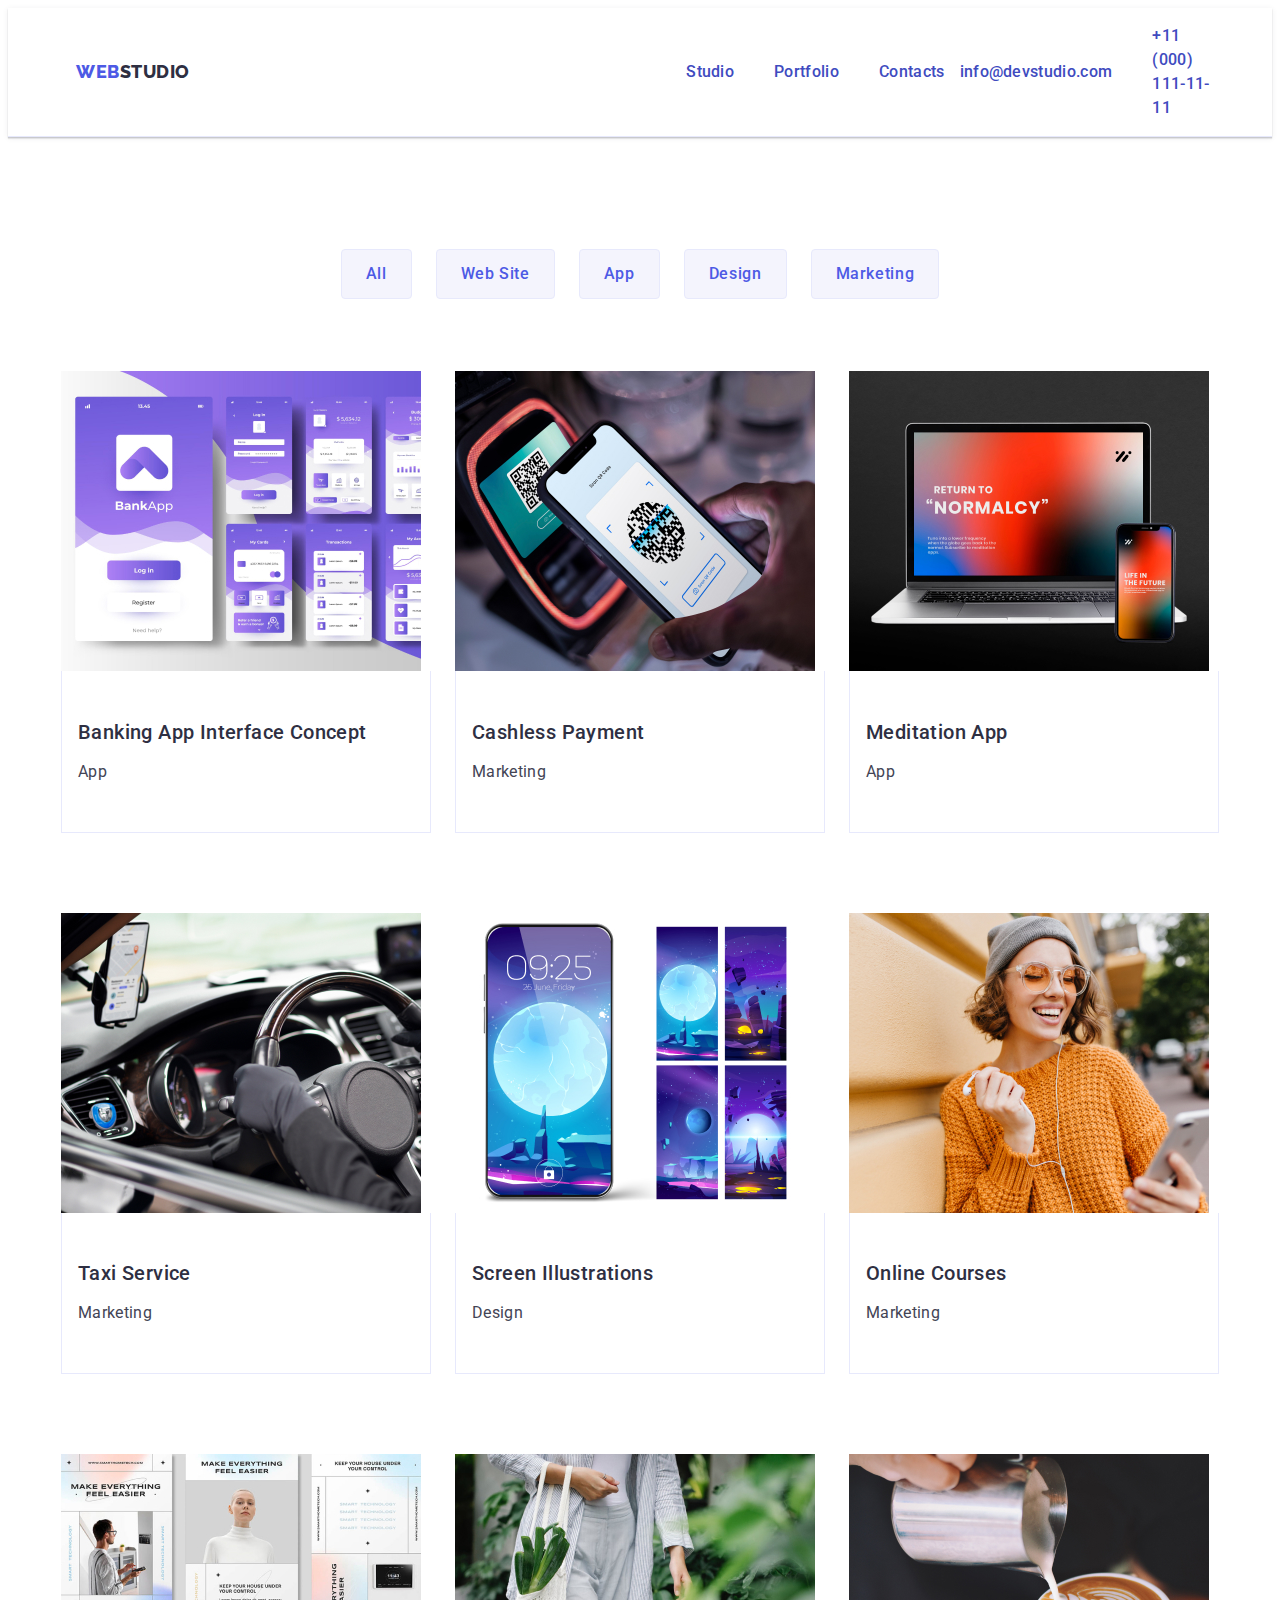
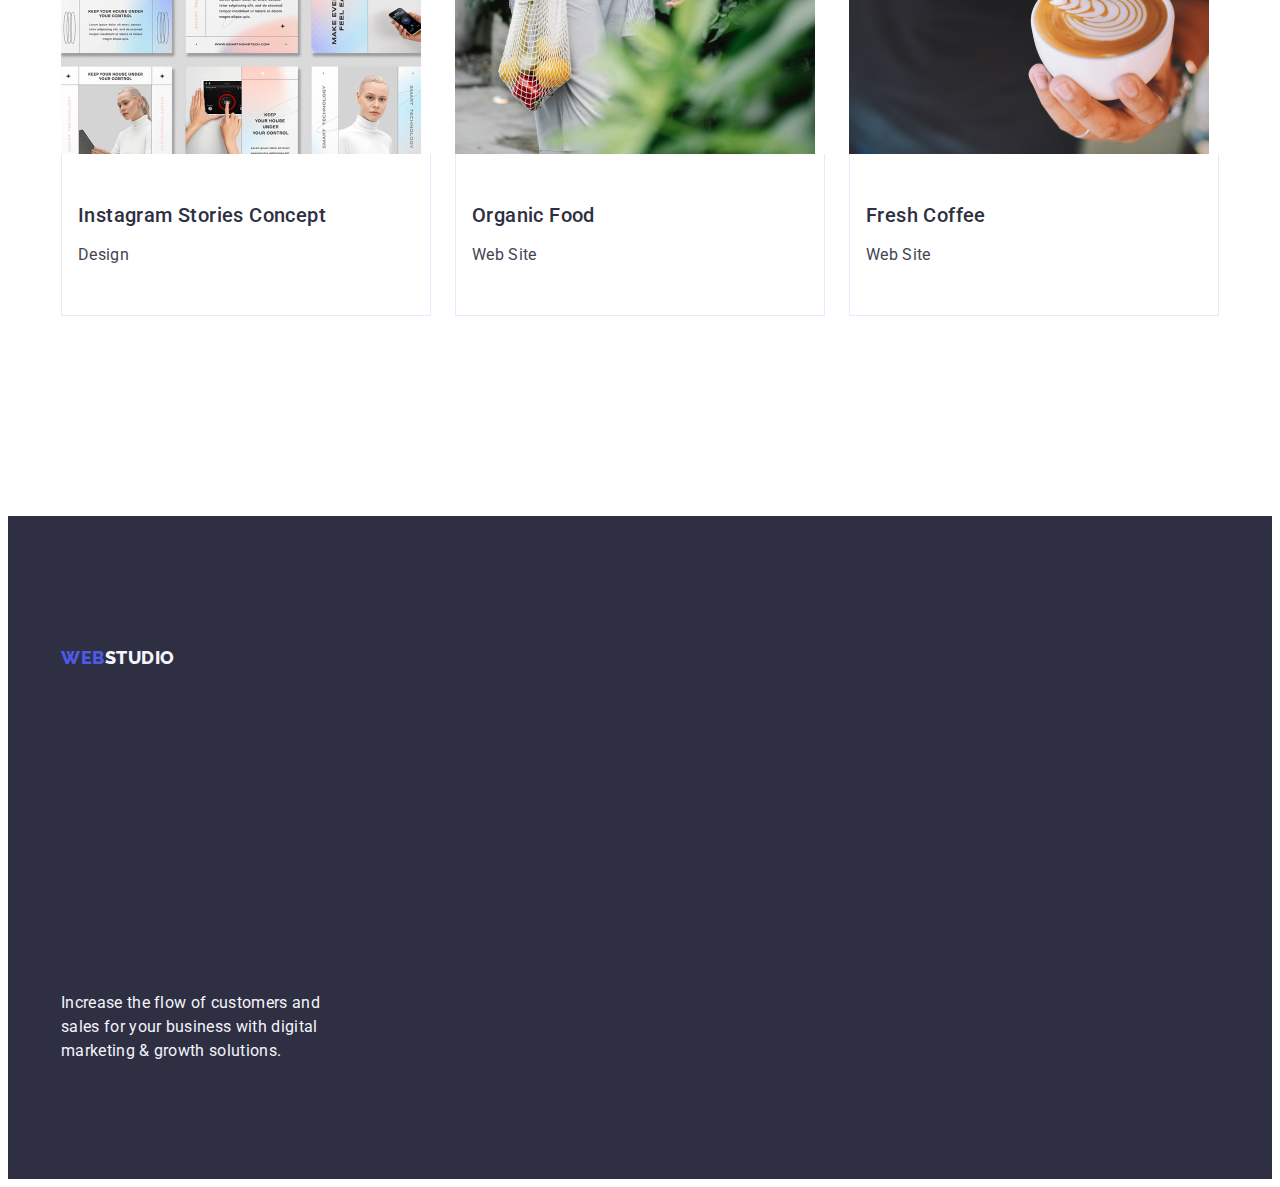
==== portfolio.html @ 322ae176 "Initial commit" ====
<!DOCTYPE html>
<html lang="en">
<head>
    <link
      rel="stylesheet"
      href="https://cdnjs.cloudflare.com/ajax/libs/modern-normalize/2.0.0/modern-normalize.min.css"
      integrity="sha512-4xo8blKMVCiXpTaLzQSLSw3KFOVPWhm/TRtuPVc4WG6kUgjH6J03IBuG7JZPkcWMxJ5huwaBpOpnwYElP/m6wg=="
      crossorigin="anonymous"
      referrerpolicy="no-referrer"
    />
    <meta charset="UTF-8">
    <meta name="viewport" content="width=device-width, initial-scale=1.0">
    <link rel="preconnect" href="https://fonts.googleapis.com">
    <link rel="preconnect" href="https://fonts.gstatic.com">
    <link href="https://fonts.googleapis.com/css2?family=Raleway:wght@800&amp;family=Roboto:wght@400;500;700;900&amp;display=swap" rel="stylesheet">
    <link rel="stylesheet" href="./css/styles.css">
    <title>Portfolio</title>
</head>
<body class="body">
    <!--Header Section-->
    <header class="header">
      <div class="container flex">
        <nav class="nav-bar-container link flex ">
          <a class="logo link" href="./index.html">Web<span class="span-logo-header">Studio</span>
          </a>
          <ul class="list flex">
            <li><a href="./index.html" class="nav-list-item link first-menu-item">Studio</a></li>
            <li ><a href="./portfolio.html" class="nav-list-item link first-menu-item">Portfolio</a></li>
            <li><a href="" class="nav-list-item link first-menu-item">Contacts</a></li>
          </ul>
        </nav>
        
          <address class="address-class">
            <ul class="list flex">
              <li><a href="mailto:info@devstudio.com" class="address-list link first-menu-item">info@devstudio.com</a></li>
              <li><a href="tel:+110001111111" class="address-list link first-menu-item">+11 (000) 111-11-11</a></li>
            </ul> 
          </address>
      </div>
    </header>

    <main>
        <section class="projects-portfolio ">
            <div class="container">
                    <h1 class="visually-hidden">Hidden Title</h1>
                <ul class="list flex-list">
                    <li><button type="button" class="button-portfolio">All</button></li>
                    <li><button type="button" class="button-portfolio">Web Site</button></li>
                    <li><button type="button" class="button-portfolio">App</button></li>
                    <li><button type="button" class="button-portfolio">Design</button></li>
                    <li><button type="button" class="button-portfolio">Marketing</button></li>
                </ul>
            
           
                <ul class="biglist list flex-list">
                    <li class="portfolio-biglist li-element">
                        <a class="elementofbiglist project-link link" href="">
                          <div class="div-image-biglist">
                            <img class="project-image" src="./images/bankingapp1.jpg" alt="bankingapp" width="360">
                            <p class="div-p-biglist">14 Stylish and User-Friendly App Design Concepts · Task Manager App · Calorie Tracker App · Exotic Fruit Ecommerce App · Cloud Storage App</p>
                          </div>
                            <div class="project-container">
                            <h2 class="portfolio-header">Banking App Interface Concept</h2>
                            <p class="portfolio-description">App</p>
                            </div>
                        </a>
                    </li>
    
                    <li class="portfolio-biglist li-element">
                        <a class="elementofbiglist project-link link" href="">
                          <div class="div-image-biglist">
                            <img class="project-image"  src="./images/cashlesspayment2.jpg" alt="cashlesspayment" width="360">
                            <p class="div-p-biglist">14 Stylish and User-Friendly App Design Concepts · Task Manager App · Calorie Tracker App · Exotic Fruit Ecommerce App · Cloud Storage App</p>
                          </div>  
                          
                            <div class="project-container">
                                <h2 class="portfolio-header">Cashless Payment</h2>
                                <p class="portfolio-description">Marketing</p>
                            </div>
                        </a>
                    </li>
                    
                    <li class="portfolio-biglist li-element">
                        <a class="elementofbiglist project-link link" href="">
                          <div class="div-image-biglist">
                            <img class="project-image" src="./images/meditationapp3.jpg" alt="meditationapp" width="360">
                              <p class="div-p-biglist">14 Stylish and User-Friendly App Design Concepts · Task Manager App · Calorie Tracker App · Exotic Fruit Ecommerce App · Cloud Storage App</p>
                          </div>  
                          
                            <div class="project-container">                               
                                <h2 class="portfolio-header">Meditation App</h2>
                                <p class="portfolio-description">App</p>
                            </div>
                        </a>
                    </li>
    
                    <li  class="portfolio-biglist li-element">
                        <a class="elementofbiglist project-link link" href="">
                          <div class="div-image-biglist">
                            <img class="portfolio-image project-image" src="./images/taxiservice4.jpg" alt="taxiservice" width="360">
                            <p class="div-p-biglist">14 Stylish and User-Friendly App Design Concepts · Task Manager App · Calorie Tracker App · Exotic Fruit Ecommerce App · Cloud Storage App</p>
                          </div>  
                          
                            <div class="project-container">                                
                                <h2 class="portfolio-header">Taxi Service</h2>
                                <p class="portfolio-description">Marketing</p>
                            </div> 
                        </a>
                    </li>
    
                    <li class="portfolio-biglist li-element">
                        <a class="elementofbiglist project-link link" href="">
                          <div class="div-image-biglist">
                            <img class="portfolio-image project-image" src="./images/screenillustrations5.jpg" alt="screenillustrations" width="360">
                            <p class="div-p-biglist">14 Stylish and User-Friendly App Design Concepts · Task Manager App · Calorie Tracker App · Exotic Fruit Ecommerce App · Cloud Storage App</p>
                          </div>  
                          
                            <div class="project-container">                                
                                <h2 class="portfolio-header">Screen Illustrations</h2>
                                <p class="portfolio-description">Design</p>
                            </div>
                            
                        </a>
                    </li>
    
                    <li class="portfolio-biglist li-element">
                        <a class="elementofbiglist project-link link" href="">
                          <div class="div-image-biglist">
                            <img class="portfolio-image project-image" src="./images/onlinecourses6.jpg" alt="onlinecourses" width="360">
                            <p class="div-p-biglist">14 Stylish and User-Friendly App Design Concepts · Task Manager App · Calorie Tracker App · Exotic Fruit Ecommerce App · Cloud Storage App</p>
                          </div>  
                          
                            <div class="project-container">                                
                                <h2 class="portfolio-header">Online Courses</h2>
                                <p class="portfolio-description">Marketing</p>
                            </div>
                        </a>
                    </li>
    
                    <li class="portfolio-biglist li-element">
                        <a class="elementofbiglist project-link link" href="">
                          <div class="div-image-biglist">
                            <img class="portfolio-image project-image" src="./images/igsconcept7.jpg" alt="igsconcept" width="360">
                            <p class="div-p-biglist">14 Stylish and User-Friendly App Design Concepts · Task Manager App · Calorie Tracker App · Exotic Fruit Ecommerce App · Cloud Storage App</p>
                          </div>  
                          
                            <div class="project-container">                                
                            <h2 class="portfolio-header">Instagram Stories Concept</h2>
                            <p class="portfolio-description">Design</p>
                            </div> 
                        </a>
                    </li>
                    
                    <li class="portfolio-biglist li-element">
                        <a class="elementofbiglist project-link link" href="">
                          <div class="div-image-biglist">
                            <img class="portfolio-image project-image" src="./images/organicfood8.jpg" alt="organicfood" width="360">
                            <p class="div-p-biglist">14 Stylish and User-Friendly App Design Concepts · Task Manager App · Calorie Tracker App · Exotic Fruit Ecommerce App · Cloud Storage App</p>
                          </div>  
                          
                            <div class="project-container">                               
                                <h2 class="portfolio-header">Organic Food</h2>
                                <p class="portfolio-description">Web Site</p>
                            </div>
                        </a>
                    </li>
                    
                    <li class="portfolio-biglist li-element">
                        <a class="elementofbiglist project-link link" href="">
                          <div class="div-image-biglist">
                            <img class="portfolio-image project-image" src="./images/freshcoffee9.jpg" alt="freshcoffee" width="360">
                            <p class="div-p-biglist">14 Stylish and User-Friendly App Design Concepts · Task Manager App · Calorie Tracker App · Exotic Fruit Ecommerce App · Cloud Storage App</p>
                          </div>  
                          
                            <div class="project-container">                               
                                <h2 class="portfolio-header">Fresh Coffee</h2>
                                <p class="portfolio-description">Web Site</p>
                            </div>
                        </a>
                    </li> 
                </ul>  
            </div>
                
            </section>        
    </main>
   <!--Footer Section-->
   <footer class="footerstyle">
    <div class="container footercontainer">
    <div class="footerdiv1">
          <a class="footer-logo link" href="./index.html">Web<span class="span-logo-footer">Studio</span></a>
        <p class="footerp">
          Increase the flow of customers and sales for your business with
          digital marketing & growth solutions.
        </p>
    </div>
      
      <div class="container footercontainer">
          <p class="socialmediafooterp">Social media</p>
          <ul class="socialfooterlist list">
            <li class="elementoffooterlist">
              <a class="linkoffooterlist" href="">
                <svg width="24" height="24" class="socialfootericon">
                  <use class="footersocials" href="./images/icons.svg#icon-instagram-2"></use>
                </svg>
              </a>
            </li>
            
            <li class="elementoffooterlist">
              <a class="linkoffooterlist" href="">
                <svg width="24" height="24" class="socialfootericon">
                  <use class="footersocials" href="./images/icons.svg#icon-twitter-1"></use>
                </svg>
              </a>
            </li>

            <li class="elementoffooterlist">
              <a class="linkoffooterlist" href="">
                <svg width="24" height="24" class="socialfootericon">
                  <use class="footersocials" href="./images/icons.svg#icon-facebook-1"></use>
                </svg>
              </a>
            </li>
            
            <li class="elementoffooterlist">
              <a class="linkoffooterlist" href="">
                  <svg width="24" height="24" class="socialfootericon">
                    <use class="footersocials" href="./images/icons.svg#icon-linkedin-1"></use>
                  </svg> 
              </a>
            </li>
            
          </ul>
      </div>
      <div class="form">
        <p class="subscribe-p">Subscribe</p>
        <form class="subscribe-form">
          <label class="subscribe-label">
            <input placeholder="E-mail" name="email" type="email" class="subscribe-inp">
          </label>
            <button class="subscribe-btn" type="submit" value="Submit">Subscribe
              <svg width="24" height="24" class="subscribe-svg">
                <use href="./images/subscribe.svg#subscribe">
                </use>
              </svg>
            </button>

          

        </form>

      </div>


    </div>
    
    
  </footer>

</body>
</html>
---- css/styles.css ----
:root{
    --text-color: #434455;
    --background-color:#FFFFFFFF;
    --dark-blue-var:#2e2f42;
    --blue:#4d5ae5;
    --light-color:#F4F4F4FD;
    --iris:#404bbf;
    --ivory:#F4F4FD;  
}


.body {
font-family:"Roboto", sans-serif;
color: #434455;
background-color:#FFFFFFFF;
}

.header{
    border-bottom: 1px solid #e7e9fc;
    box-shadow: 0px 2px 1px rgba(46, 47, 66, 0.08), 0px 1px 1px rgba(46, 47, 66, 0.16), 0px 1px 6px rgba(46, 47, 66, 0.08);
}


.container{
    width: 1158px;
    margin: 0 auto;
    padding-left: 15px;
    padding-right: 15px;
}



.nav-bar-container{
    color:#2e2f42;
    text-decoration: none;
    width: 1158px;
    margin: 0 auto;
    padding: 0 15px;
    gap: 40px;
    
}

.flex{
display:flex;
justify-content: space-between;
align-items: center;

}



.nav-bar-container:hover{
    color:var(--iris);
    flex-direction: row;
}

.nav-bar-container:focus{
    color:var(--iris);
}

.link{
   text-decoration: none;
}

.logo{
font-family: "Raleway", sans-serif;
color:#4d5ae5;
font-size: 18px;
font-weight: 800;
line-height: 1.17;
letter-spacing: 0.03em;
text-transform:uppercase;
margin-right: 76px;
}

.span-logo-header {
   color:#2e2f42;
}
.list {
    list-style: none;
    text-decoration: none;
    gap: 40px;
    padding: 0%;

    
}

.nav-list-item{
    font-weight: 500;
    font-size:16px;
    line-height: 1.5;
    letter-spacing: 0.02em;
    color: #2e2f42;
    text-decoration: none;
    padding: 24px 0;
}
.nav-list-item:hover {
    color:#404BBF;
}
.nav-list-item:focus{
    color:#404bbf;
}

.address-class{
    font-style: normal;
    text-decoration: none;
    color:var(--text-color);
    display: flex;
    justify-content: space-between;
    align-items: center; 
    flex-direction: row;
   
}

.address-list {
    font-weight: 500;
    font-size: 16px;
    line-height: 1.5;
    letter-spacing: 0.02em;
    color: var(--text-color); 
   }

.address-list:hover {
    color: #404bbf;
}
.address-list:focus {
    color: #404bbf;
}

.first-menu-item{
    position:relative;
    color:#404bbf;
    transition: color 250ms cubic-bezier(0.4, 0, 0.2, 1);
}
.first-menu-item::after{
    content:'';
    position:absolute;
    left:0;
    bottom: -1px;
    height:4px;
    background-color: #404bbf;
    border-radius: 2px;
}


.list-title {
    font-weight: 500;
    font-size: 20px;
    line-height: 1.2;
    letter-spacing: 0.02em;
    color: #2e2f42;  
}

.list-paragraph{
    font-size: 16px;
    line-height: 1.5;
    letter-spacing: 0.02em;
    color:var(--text-color); 
}

.paragraph-four{
    font-size: 16px;
    line-height: 1.5;
    letter-spacing: 0.02em;
    color:var(--text-color);   
}



.nav-link:focus{
    color:#404bbf;
}

.section-style{
    background-color:#2e2f42;
    padding:188px 0;
    background-image: linear-gradient(rgba(46, 47, 66, 0.7), rgba(46, 47, 66, 0.7)), url(../images/peopleoffice.jpg);
    max-width: 1440px;
    background-repeat: no-repeat;
    background-position: center;
    background-size:cover;
}
.section-title{
    font-size:56px;
    line-height: 1.07;
    text-align: center;
    letter-spacing: 0.02em;
    color:#ffffff;
    max-width: 496px;
}
.button-order-service{
    background-color:var(--blue);
    font-family: "Roboto", sans-serif;
    font-weight: 500;
    font-size: 16px;
    line-height: 1.5;
    letter-spacing: 0.04em;
    color: #ffffff;
    cursor: pointer;
    display: block;
    min-width: 169px;
    height: 56px;
    border:none;
    border-radius: 4px;
    transition: background-color 250ms cubic-bezier(0.4, 0, 0.2, 1);
}

.button-order-service:focus{
    background-color:  #404bbf;
}
.button-order-service:hover{
    background-color: #404bbf;
}

.sectiontwo{
    padding: 120px 0;
}



.sectiontwoflexlist{
    display: flex;
    gap: 24px;
}

.firstelementoflist{
    width: 100%; 
    min-width: 264px;
    border-radius: 0px 0px 4px 4px 4px;
}

.picsdiv{
    display: flex;
    align-items: center;
    justify-content: center;
    height: 112px;
    background-color: #f4f4fd;
    border-radius: 4px;
    margin-bottom: 8px;
}

.firsttitleoflist{
    margin-bottom: 8px;
}

.sectionthree{
    padding-bottom: 120px;

}

.section-three-title{
    font-size: 36px;
    line-height: 1.11;
    text-align: center;
    letter-spacing: 0.02em;
    text-transform: capitalize;
    color:#2e2f42;
    margin-bottom: 72px;
}
.sectionthreelist{
    gap: 24px;
}

.elementoflistthree{
    flex-basis: calc((100% - 48px) / 3); 
}

.section-four{
    background-color: #F4F4FD;
    color:var(--text-color);
    padding: 120px 0;
}

.section-four-title{
    margin-bottom: 72px;
}

.sectionfourlist{
    display: flex;
    gap: 24px;
    
}

.element-list-four{
   background-color: #FFFFFFFF;
   width: calc(100% - 72px)/4;
   border-radius: 0px 0px 4px 4px;
   flex-basis: calc((100% - 3 * 24px)/4);
   box-shadow: 0px 1px 6px rgba(46, 47, 66, 0.08), 0px 1px 1px rgba(46, 47, 66, 0.16), 0px 2px 1px rgba(46, 47, 66, 0.08); 
}

.employeediv{
    padding: 32px 0;
}

.sectionfour-listtitle{
    text-align: center;
    margin-bottom: 8px;
}

.social-icon {
    width: 16px;
    height: 16px;
    fill:var(--light-color);
}

.taglisocials{
    width:40px;
    height:40px;
}

.tagasocials{
    width:100%;
    height:100%;
    background-color:#4d5ae5;
    display:flex;
    align-items:center;
    justify-content: center;
    border-radius: 50%;
    transition: background-color 250ms cubic-bezier(0.4, 0, 0.2, 1);
}
.tagasocials:hover{
    background-color: #404bbf;
}
.tagasocials:focus{
    background-color: #404bbf;
}


.sociallist{
    display: flex;
    justify-content: center;
    gap: 24px;
}

.socials{
    justify-content: center;
    display: flex;
   flex-direction: row;
   gap: 24px;
   justify-content: center;
   width: 16px;
   height: 16px;
}

.socialslinkclass {
    width:100%;
    height:100%;
    background-color: var(--blue);
    border-radius: 50%;
    display: flex;
    align-items: center;
    justify-content:center;
    fill:#f4f4fd;
}

.sectionfour-paragraph{
    text-align: center;
}
.sectionfive{
    text-align: center;
}
.sectionfives{
    padding-top: 120px;
    padding-bottom: 120px;
}

.section-five-title{
    font-size: 36px;
    line-height: 1.11;
    color:var(--dark-blue-var);
    margin:0;
    margin-bottom: 72px;
}

.customerlist{
    display:flex;
    gap: 24px;
}

.customerlistitem{
    width: calc((100%-120px)/6);
    height: 88px;
}

.customerlink {
    width:100%;
    height:100%;
    border:1px solid #8e8f99;
    border-radius:4px;
    display:flex;
    align-items:center;
    justify-content:center;
    color:#8e8f99;
    transition: border-color 250ms cubic-bezier(0.4, 0, 0.2, 1), color 250ms cubic-bezier(0.4, 0, 0.2, 1);
}
.customerlink:hover{
    border-color:#404bbf;
    color:#404bbf;
}
.customerlink:focus{
    border-color:#404bbf;
    color:#404bbf;
}

.svg{
    fill:currentColor;
}


.footerstyle{
    background-color: #2e2f42;
    padding: 100px 0;
}

.footer-logo{
font-family: "Raleway", sans-serif;
  font-weight: 800;
  font-size: 18px;
  line-height: 1.17;
  letter-spacing: 0.03em;
  text-transform: uppercase;
  color: #4d5ae5;
  text-decoration: none;
  margin-right: 76px;
  display: inline-block;
  margin-bottom: 16px;
  width: 1440px;
  height: 312px;
  
}

.link {
    text-decoration: none;
}
.span-logo-footer {
    color:#F4F4FD;
}
.footerp {
    line-height: 1.5;
    color:#F4F4FD;
    letter-spacing: 0.02rem;
    max-width: 264px;
    margin-bottom: 16px;
}
.footercontainer{
    display:flex;
    align-items: baseline;
    
}

.footerdiv1{
    margin-right: 120px;
}

.socialmediafooterp{
    font-weight: 500;
    font-size:16px;
    line-height:1.5;
    letter-spacing:0.02rem;
    color:var(--background-color);
    margin:0;
    margin-bottom: 16px;

}

.socialfooterlist{
    display:flex;
    gap:16px;
}

.elementoffooterlist{
    width: 40px;
    height: 40px;
}
.linkoffooterlist{
    width:100%;
    height: 100%;
    background-color: var(--blue);
    border-radius: 50%;
    display:flex;
    align-items: center;
    justify-content: center;
    transition: background-color 250ms cubic-bezier(0.4, 0, 0.2, 1);
}
.linkoffooterlist:hover{
    background-color: #31d0aa;
}
.linkoffooterlist:focus{
 background-color: #31d0aa;
}

.socialfootericon{
    fill:#F4F4FD;
}

.footersocials{
    width:100%;
    height:100%;
    background-color: var(--blue);
    border-radius:50%;
    display:flex;
    align-items: center;
    align-items:center;
}

.socialsicons{
    width:24px;
    height: 24px;
    fill:#f4f4fd;
}

.footersocials:hover{
    background-color: #31d0aa;
}
.footersocials:focus{
    background-color: #31d0aa;
}

.subscribe-p{
    margin-bottom: 16px;
    font-weight: 500;
    font-size: 16px;
    line-height: 1.5;
    letter-spacing: 0.02em;
    color: #ffffff;
}
.subscribe-form{
    display: flex;
    gap: 24px; 
}
.subscribe-label{
    gap: 24px;
}
.subscribe-inp{
    width: 264px;
    height: 40px;
    border: 1px solid #ffffff;
    background-color: transparent;
    font-size: 12px;
    line-height: 1.5;
    letter-spacing: 0.04em;
    padding-left: 16px;
    box-shadow: 0px 4px 4px 0px rgba(0, 0, 0, 0.15);
    border-radius: 4px;
    color: #ffffff; 
}
.subscribe-btn{
    min-width: 165px;
    height: 40px;
    display: flex;
    justify-content: center;
    align-items: center;
    font-family: "Roboto", sans-serif;
    font-size: 16px;
    font-weight: 500;
    line-height: 1.5;
    letter-spacing: 0.04em;
    color: #ffffff;
    cursor: pointer;
    background-color: #4D5AE5;
    border: none;
    border-radius: 4px; 
}
.subscribe-svg{
    margin-left: 16px;

}

.modal-container{
    position: fixed;
    top:0;
    left:0;
    width: 100%;
    height: 100%;
    background-color: rgba(46, 47, 66, 0.4);
    transition: opacity 250ms cubic-bezier(0.4, 0, 0.2, 1), visibility 250ms cubic-bezier(0.4, 0, 0.2, 1);
    padding-top: 72px; 
    padding-right: 24px; 
    padding-bottom: 24px; 
    padding-left: 24px; 
}
.modal-window{
    position:absolute;
    top:50%;
    left:50%;
    transform:translate(-50%, -50%) scale(1);
    width: 408px;
    min-height:584px;
    background: #fcfcfc;
    border-radius: 4px;
    transition: transform 250ms cubic-bezier(0.4,0,0.2,1);
    box-shadow: 0px 1px 1px rgba(0, 0, 0, 0.14), 0px 1px 3px rgba(0, 0, 0, 0.12), 0px 2px 1px rgba(0, 0, 0, 0.2);
    padding: 72px 24px 24px 24px;
}
.modal-button{
    position: absolute;
    top: 24px;
    right:24px;
    width:24px;
    height:24px;
    border-radius: 50%;
    display: flex;
    align-items:center;
    justify-content: center;
    background-color:#e7e9fc;
    border: 1px solid rgba(0, 0, 0, 0.1);
    padding:0;
    cursor:pointer;
    transition: background-color 250ms cubic-bezier(0.4,0,0.2,1), border 250ms cubic-bezier(0.4,0,0.2,1);
}
.modal-button:hover {
    background-color: #404bbf;
    border: none;
}
.modal-button:focus {
    background-color: #404bbf;
    border: none;
    fill: #ffffff;
}

.modal-svg{
    transition: fill 250ms cubic-bezier(0.4, 0, 0.2, 1);
}

.modal-p{
    font-weight: 500;
    font-size: 16px;
    line-height: 1.5;
    text-align: center;
    letter-spacing: 0.02em;
    color: var(--dark-blue-var);
    margin-bottom: 16px;
}
.modal-form{
    margin-bottom: 8px;  
}
.modal-label{
    font-size: 12px;
    line-height: 1.17;
    letter-spacing: 0.04em;
    color: #8e8f99;
    display: block;
    margin-bottom: 4px; 
}

.input-div{
    position: relative;
}
.modal-input{
    width: 100%;
    height: 40px;
    border: 1px solid rgba(46, 47, 66, 0.4);
    border-radius: 4px;
    background-color: transparent;
    padding-left: 38px;
    outline: transparent;
    transition: border-color 250ms cubic-bezier(0.4, 0, 0.2, 1);

}
.modal-input:focus{
    border-color: #4D5AE5;
}
.modal-input:focus~.input-svg{
    fill:#4D5AE5;
}

.input-svg{
    position: absolute;
    left: 16px;
    top: 50%;
    transform: translateY(-50%);
    transition: fill 250ms cubic-bezier(0.4, 0, 0.2, 1);
}
.input-svg:focus{
    fill: #4D5AE5;
}

.modal-comment{
    margin-bottom: 16px;
}
.textarea{
    width: 100%;
    height: 120px;
    font-size: 12px;
    line-height: 1.17;
    letter-spacing: 0.04em;
    color: rgba(46, 47, 66, 0.4);
    border: 1px solid rgba(46, 47, 66, 0.4);
    border-radius: 4px;
    background-color: transparent;
    padding: 8px 16px;
    outline: transparent;
    resize: none;
    transition: border-color 250ms cubic-bezier(0.4,0,0.2,1);
}
.textarea:focus{
    border-color: #4D5AE5;
}
.checkbox-div{
    margin-bottom: 24px;
}
.checkboxinp:checked + .checkbox-label .checkbox-span{
    background-color: var(--iris);
    border: none;
    fill:#F4F4FD;
}

.checkbox-label{
    font-size: 12px;
    line-height: 1.17;
    letter-spacing: 0.04em;
    color: #8e8f99;
    display:block;
}
.checkbox-span{
    width: 16px;
    height: 16px;
    border: 1px solid rgba(46, 47, 66, 0.4);
    border-radius: 2px;
    align-items: center;
    justify-content: center;
    fill: transparent;
    color:#4d5ae5;
    transition: background-color 250ms cubic-bezier(0.4, 0, 0.2, 1), border 250ms cubic-bezier(0.4, 0, 0.2, 1), fill 250ms cubic-bezier(0.4, 0, 0.2, 1);
    display: inline-flex;
}
.checkbox-svg{
    display: inline-flex;
}

.privacy-policy{
    color:var(--blue);
}
.button-sign-up{
    display: block;
    min-width: 169px;
    height: 56px;
    font-family: "Roboto", sans-serif;
    font-size: 16px;
    font-weight: 500;
    line-height: 1.5;
    letter-spacing: 0.04em;
    color: #ffffff;
    cursor: pointer;
    background-color: #4D5AE5;
    border: none;
    border-radius: 4px;
    transition: background-color 250ms cubic-bezier(0.4, 0, 0.2, 1);
}


.is-hidden{
    opacity: 0;
    visibility: hidden;
    pointer-events: none;

}


.button-portfolio {
    font-family: "Roboto", sans-serif;
    font-weight: 500;
    font-size: 16px;
    line-height: 1.5;
    letter-spacing: 0.04em;
    color: #4d5ae5;
    background-color: #F4F4FD;
    text-decoration: none;
    cursor: pointer;
    padding: 12px 24px;
    border: 1px solid #e7e9fc;
    border-radius: 4px;
    transition: color 250ms cubic-bezier(0.4,0,0.2,1), background-color 250ms cubic-bezier(0.4,0,0.2,1), border-color 250ms cubic-bezier(0.4,0,0.2,1), box-shadow 250ms cubic-bezier(0.4,0,0.2,1);
}


.button-portfolio:hover {
    color: #FFFFFFFF;
    background-color: #404BBF;
    border: 1px solid transparent;
    box-shadow: 0px 3px 1px rgba(0, 0, 0, 0.1), 0px 2px 1px rgba(0, 0, 0, 0.08), 0px 2px 2px rgba(0, 0, 0, 0.12);
}
.button-portfolio:focus {
    color: #FFFFFFFF;
    background-color: #404BBF;
    border: 1px solid transparent;
    box-shadow: 0px 3px 1px rgba(0, 0, 0, 0.1), 0px 2px 1px rgba(0, 0, 0, 0.08), 0px 2px 2px rgba(0, 0, 0, 0.12);
}

.portfolio-header{
    font-weight: 500;
    font-size: 20px;
    line-height: 1.2;
    letter-spacing: 0.02em;
    color:#2e2f42;
    width: calc(100% - 48px)/3;
    margin-bottom: 8px;
}

.portfolio-biglist{
    width: calc(100%-48px)/3;
    row-gap:48px;
}

.projects-portfolio{
    display: flex;
      flex-wrap: wrap;
      gap: 10px;
      width: 100%;
      min-width: 264px;
      
      justify-content: center;
      padding: 96px 0 120px 0;
}



.visually-hidden {
    position: absolute;
    width: 1px;
    height: 1px;
    margin: -1px;
    border: 0;
    padding: 0;
    white-space: nowrap;
    clip-path: inset(100%);
    clip: rect(0 0 0 0);
    overflow: hidden;
}

.biglist{
    flex-wrap:wrap;
    
    display: flex;
    column-gap: 24px;
    padding: 0;
}

.li-element{
    width: calc((100% - 48px)/3);
    flex-wrap: wrap;
    margin-bottom: 48px;
}
.li-element:nth-last-child(-n+3){
    margin-bottom: 0;
}

.elementofbiglist{
    width: 100%;
    min-width: 264px;
    display:block;
    transition: box-shadow 250ms cubic-bezier(0.4,0,0.2,1);
}
.elementofbiglist:hover{
    box-shadow: 0px 1px 6px rgba(46, 47, 66, 0.08), 0px 1px 1px rgba(46, 47, 66, 0.16), 0px 2px 1px rgba(46, 47, 66, 0.08);
    
}
.elementofbiglist:hover .div-p-biglist{
    transform:translateY(0%);
}

.elementofbiglist:focus{
    box-shadow: 0px 1px 6px rgba(46, 47, 66, 0.08), 0px 1px 1px rgba(46, 47, 66, 0.16), 0px 2px 1px rgba(46, 47, 66, 0.08);
}

.elementofbiglist:focus .div-p-biglist{
    transform:translateY(0%);
}

.project-container{
    padding: 32px 16px;
    border: 1px solid #e7e9fc;
    border-top: none;
    margin-bottom: 8px;
    width: calc(100% - 48px)/3;
}

.portfolio-description {
    font-size: 16px;
    line-height: 1.5;
    letter-spacing: 0.02em;
    color:var(--text-color); 
}
.portfolio-description:hover{
    transform:translateY(0%);
}
.portfolio-description:focus{
    transform:translateY(0%);
}

.div-p-biglist{
    position: absolute;
    top:0;
    font-size: 16px;
    line-height:1.5;
    letter-spacing: 0.02em;
    padding: 40px 32px;
    background-color: #4d5ae5;
    height:100%;
    width:100%;
    color:#f4f4fd;
    transform:translateY(100%);
    transition: transform 250ms cubic-bezier(0.4, 0, 0.2, 1);
}


.div-image-biglist{
    position:relative;
    overflow: hidden;
}


.project-link{
    color:var(--text-color);
}

.project-image{
    display:block;
}

.flex-list{
    display:flex;
    justify-content: center;
    gap: 24px;
    margin-bottom: 72px;
}
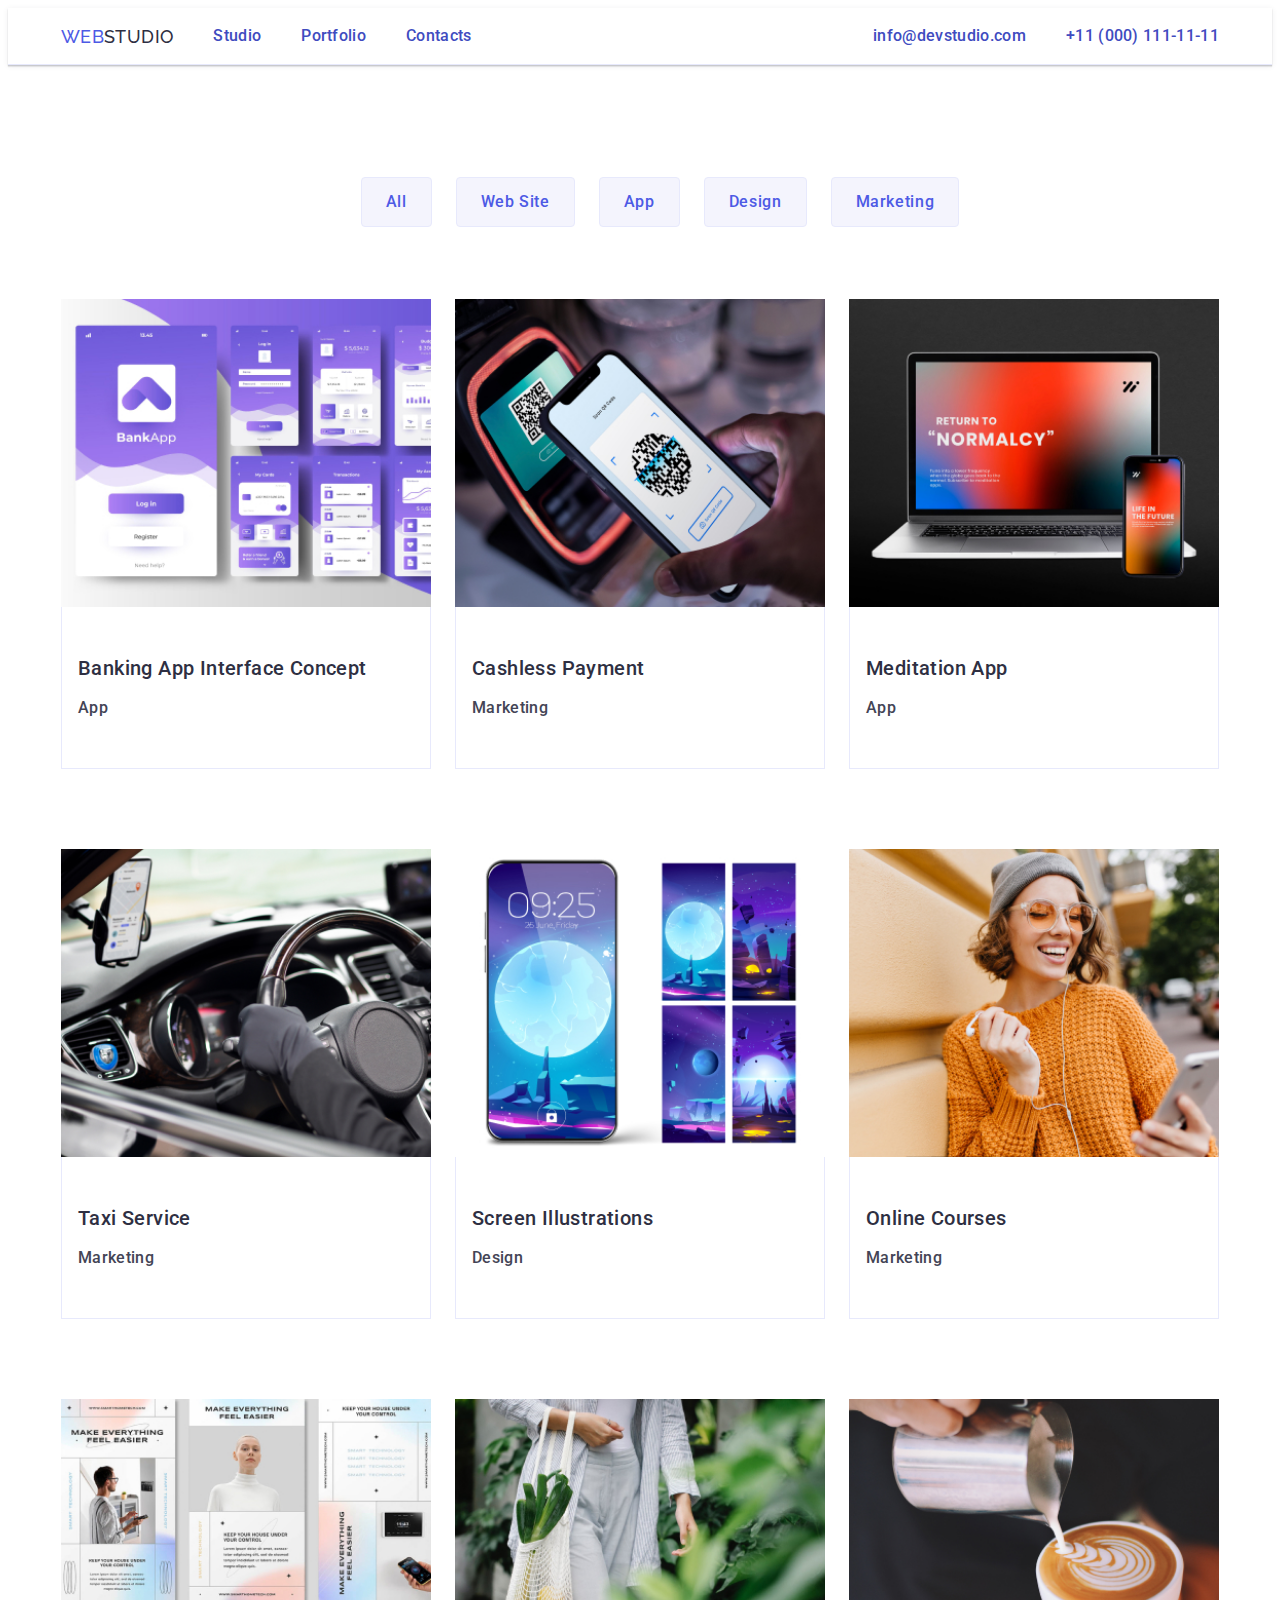
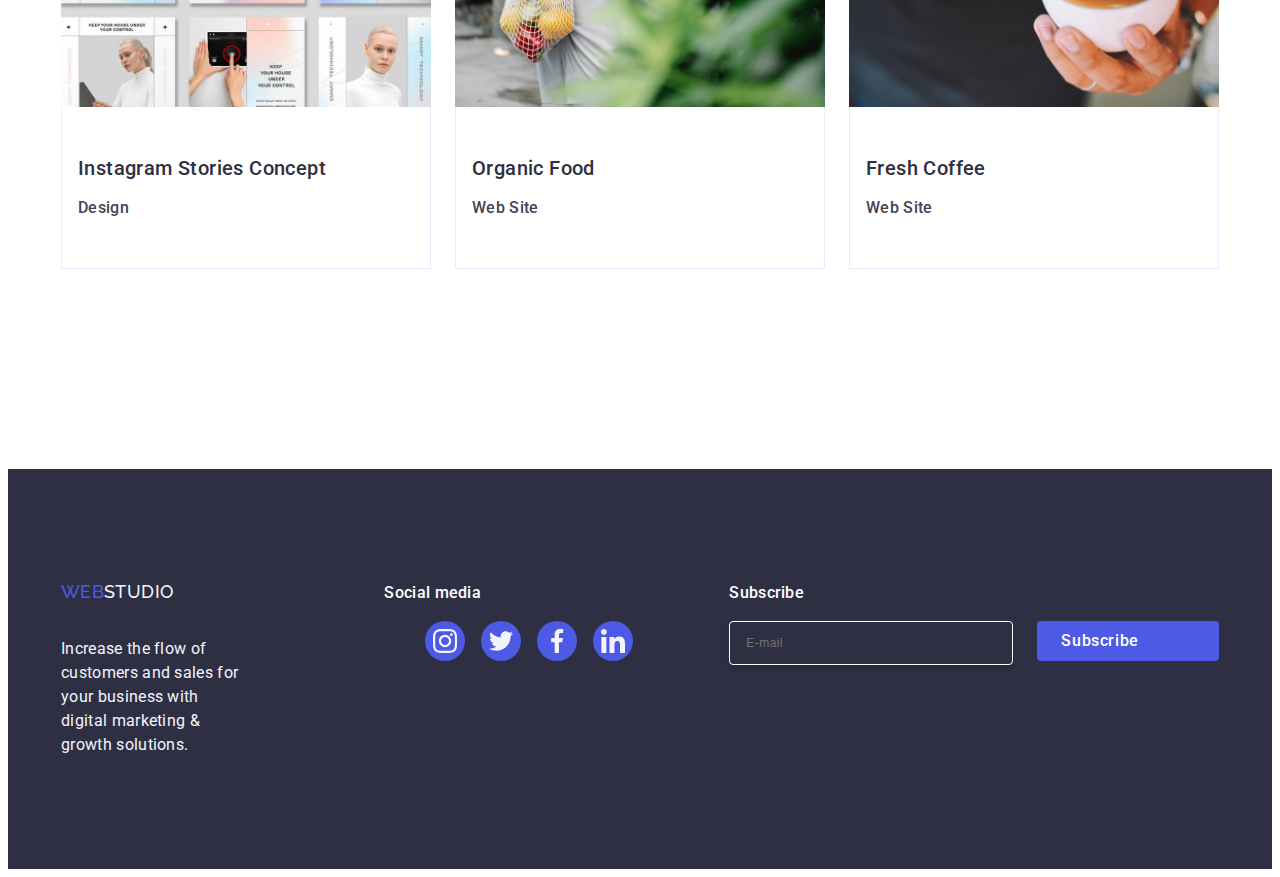
==== commit b7f0f245: "update1" ====
--- a/portfolio.html
+++ b/portfolio.html
@@ -194,7 +194,7 @@
         </p>
     </div>
       
-      <div class="container footercontainer">
+      <div class="container social-media-footer-div">
           <p class="socialmediafooterp">Social media</p>
           <ul class="socialfooterlist list">
             <li class="elementoffooterlist">
--- a/css/styles.css
+++ b/css/styles.css
@@ -10,6 +10,7 @@
 }
 
 
+
 .body {
 font-family:"Roboto", sans-serif;
 color: #434455;
@@ -21,23 +22,33 @@
     box-shadow: 0px 2px 1px rgba(46, 47, 66, 0.08), 0px 1px 1px rgba(46, 47, 66, 0.16), 0px 1px 6px rgba(46, 47, 66, 0.08);
 }
 
+.header-div{
+    display: flex;
+    /*margin: 0 auto;*/
+    /*padding: 0 15px;*/
+    justify-content: space-between;
+    /*align-items: center;*/
+    /*max-width: 428px;*/
+}
+
 
 .container{
     width: 1158px;
-    margin: 0 auto;
-    padding-left: 15px;
-    padding-right: 15px;
-}
-
-
-
-.nav-bar-container{
-    color:#2e2f42;
-    text-decoration: none;
+  margin: 0 auto;
+  padding: 0px 15px;
+}
+
+
+
+.nav-bar-container {
+    /*color:#2e2f42;
     width: 1158px;
     margin: 0 auto;
     padding: 0 15px;
-    gap: 40px;
+    gap: 40px;*/
+    display: flex;
+  align-items: center;
+  text-decoration: none;
     
 }
 
@@ -62,6 +73,15 @@
 .link{
    text-decoration: none;
 }
+
+.link:hover{
+    color: #404bbf;
+}
+.link:focus {
+  color: #404bbf;
+}
+
+
 
 .logo{
 font-family: "Raleway", sans-serif;
@@ -69,9 +89,11 @@
 font-size: 18px;
 font-weight: 800;
 line-height: 1.17;
-letter-spacing: 0.03em;
+letter-spacing: 0.54px;
 text-transform:uppercase;
 margin-right: 76px;
+margin: 0;
+display: inline-block;
 }
 
 .span-logo-header {
@@ -79,11 +101,14 @@
 }
 .list {
     list-style: none;
-    text-decoration: none;
+    /*text-decoration: none;*/
     gap: 40px;
-    padding: 0%;
-
-    
+    /*padding: 0%;*/   
+}
+
+.nav-menu{
+    display: flex;
+  gap: 40px;
 }
 
 .nav-list-item{
@@ -103,14 +128,18 @@
 }
 
 .address-class{
-    font-style: normal;
+    /*font-style: normal;
     text-decoration: none;
     color:var(--text-color);
     display: flex;
     justify-content: space-between;
     align-items: center; 
-    flex-direction: row;
-   
+    flex-direction: row;*/
+    color: var(--text-color);
+    font-size: 16px;
+    font-style: normal;
+    line-height: 150%;
+    letter-spacing: 0.32px;
 }
 
 .address-list {
@@ -118,7 +147,7 @@
     font-size: 16px;
     line-height: 1.5;
     letter-spacing: 0.02em;
-    color: var(--text-color); 
+    color: var(--text-color);
    }
 
 .address-list:hover {
@@ -127,6 +156,17 @@
 .address-list:focus {
     color: #404bbf;
 }
+
+.ham-menu-svg {
+    cursor: pointer;
+    gap: 56px;
+}
+
+.hamburger-div{
+    display: none;
+}
+
+
 
 .first-menu-item{
     position:relative;
@@ -173,6 +213,7 @@
 }
 
 .section-style{
+    margin:auto;
     background-color:#2e2f42;
     padding:188px 0;
     background-image: linear-gradient(rgba(46, 47, 66, 0.7), rgba(46, 47, 66, 0.7)), url(../images/peopleoffice.jpg);
@@ -183,11 +224,14 @@
 }
 .section-title{
     font-size:56px;
+    font-wight:700px;
     line-height: 1.07;
     text-align: center;
     letter-spacing: 0.02em;
     color:#ffffff;
     max-width: 496px;
+    margin: auto;
+    padding-bottom: 48px;
 }
 .button-order-service{
     background-color:var(--blue);
@@ -204,6 +248,8 @@
     border:none;
     border-radius: 4px;
     transition: background-color 250ms cubic-bezier(0.4, 0, 0.2, 1);
+    margin: auto;
+
 }
 
 .button-order-service:focus{
@@ -215,6 +261,7 @@
 
 .sectiontwo{
     padding: 120px 0;
+    margin:auto;
 }
 
 
@@ -257,6 +304,7 @@
     text-transform: capitalize;
     color:#2e2f42;
     margin-bottom: 72px;
+    font-weight: 700;
 }
 .sectionthreelist{
     gap: 24px;
@@ -269,7 +317,8 @@
 .section-four{
     background-color: #F4F4FD;
     color:var(--text-color);
-    padding: 120px 0;
+    /*padding: 120px 0;*/
+    padding: 96px 108px;
 }
 
 .section-four-title{
@@ -292,26 +341,40 @@
 
 .employeediv{
     padding: 32px 0;
+    display:flex;
+    width:264px;
+    flex-direction: column;
+    justify-content: center;
+    align-items: center;
+    gap: 8px;
 }
 
 .sectionfour-listtitle{
     text-align: center;
     margin-bottom: 8px;
+    font-size: 20px;
+  font-weight: 500;
+  line-height: 120%;
+  letter-spacing: 0.4px;
+  color: var(--dark-blue-var);
+  text-align: center;
+  margin-bottom: 8px;
 }
 
 .social-icon {
-    width: 16px;
-    height: 16px;
-    fill:var(--light-color);
+    /*width: 40px;
+    height: 40px;*/
+    /*fill:var(--light-color);*/
+    /*fill:var(--ivory);*/
 }
 
 .taglisocials{
     width:40px;
-    height:40px;
+    height: 40px;
 }
 
 .tagasocials{
-    width:100%;
+    width: 100%;
     height:100%;
     background-color:#4d5ae5;
     display:flex;
@@ -332,56 +395,71 @@
     display: flex;
     justify-content: center;
     gap: 24px;
-}
-
-.socials{
-    justify-content: center;
+
+}
+
+.socials {
+    /*justify-content: center;
     display: flex;
    flex-direction: row;
    gap: 24px;
    justify-content: center;
-   width: 16px;
-   height: 16px;
+   width: 24px;
+   height: 24px;*/
+   fill: var(--ivory);
 }
 
 .socialslinkclass {
-    width:100%;
-    height:100%;
-    background-color: var(--blue);
+    /*width: 40PX;
+    height: 40px;*/
+    /*background-color: var(--blue);
     border-radius: 50%;
     display: flex;
     align-items: center;
-    justify-content:center;
+    justify-content:center;*/
     fill:#f4f4fd;
 }
 
 .sectionfour-paragraph{
     text-align: center;
 }
-.sectionfive{
-    text-align: center;
-}
-.sectionfives{
+.sectionfive {
+    /*text-align: center;*/
     padding-top: 120px;
     padding-bottom: 120px;
-}
+    /*padding-top: 96px;
+    padding-bottom: 96px;*/
+    
+}
+
 
 .section-five-title{
     font-size: 36px;
     line-height: 1.11;
     color:var(--dark-blue-var);
-    margin:0;
+    text-align: center;
+    text-transform: capitalize;
+    /*margin:0;*/
     margin-bottom: 72px;
 }
 
 .customerlist{
-    display:flex;
+    display: flex;
     gap: 24px;
+    /*flex-wrap: wrap;
+    gap: 16px;*/
+    /*align-items: center;*/
+    
 }
 
 .customerlistitem{
-    width: calc((100%-120px)/6);
-    height: 88px;
+    /*width: calc((100%-120px)/6);
+    height: 88px;*/
+    width: calc((100% - 120px) / 6);
+    margin: 0 auto;
+    width: calc((100% - 48px) / 3);
+    margin: 0 auto;
+    width: calc((100% - 16px) / 2);
 }
 
 .customerlink {
@@ -389,9 +467,9 @@
     height:100%;
     border:1px solid #8e8f99;
     border-radius:4px;
-    display:flex;
-    align-items:center;
-    justify-content:center;
+    display: flex;
+    align-items: center;
+    justify-content: center;
     color:#8e8f99;
     transition: border-color 250ms cubic-bezier(0.4, 0, 0.2, 1), color 250ms cubic-bezier(0.4, 0, 0.2, 1);
 }
@@ -404,14 +482,15 @@
     color:#404bbf;
 }
 
-.svg{
-    fill:currentColor;
+.svg {
+    fill: currentColor;
 }
 
 
 .footerstyle{
+    /*display:flex;*/
     background-color: #2e2f42;
-    padding: 100px 0;
+    padding: 96px 0;
 }
 
 .footer-logo{
@@ -425,15 +504,26 @@
   text-decoration: none;
   margin-right: 76px;
   display: inline-block;
-  margin-bottom: 16px;
-  width: 1440px;
-  height: 312px;
-  
+  /*margin-bottom: 16px;*/
+  /*width: 1440px;
+  height: 312px;*/
 }
 
 .link {
     text-decoration: none;
-}
+    font-weight: 500;
+  line-height: 1.5;
+  letter-spacing: 0.02em;
+  /*color: var(--list-color);*/
+}
+
+.link:hover {
+  color: #404bbf;
+}
+.link:focus {
+  color: #404bbf;
+}
+
 .span-logo-footer {
     color:#F4F4FD;
 }
@@ -442,11 +532,16 @@
     color:#F4F4FD;
     letter-spacing: 0.02rem;
     max-width: 264px;
-    margin-bottom: 16px;
+    padding-top: 16px;
+    font-size: 16px;
+
 }
 .footercontainer{
     display:flex;
     align-items: baseline;
+    /*flex-wrap: wrap;
+    align-items: center;
+    flex-direction: column;*/
     
 }
 
@@ -460,14 +555,16 @@
     line-height:1.5;
     letter-spacing:0.02rem;
     color:var(--background-color);
-    margin:0;
-    margin-bottom: 16px;
+    /*margin:0;
+    margin-bottom: 16px;*/
+
 
 }
 
 .socialfooterlist{
     display:flex;
     gap:16px;
+    justify-content: center;
 }
 
 .elementoffooterlist{
@@ -495,6 +592,11 @@
     fill:#F4F4FD;
 }
 
+.social-media-footer-div{
+align-items: center;
+}
+
+
 .footersocials{
     width:100%;
     height:100%;
@@ -502,7 +604,11 @@
     border-radius:50%;
     display:flex;
     align-items: center;
-    align-items:center;
+    justify-content: center;
+}
+
+.form{
+margin-left: 80px;
 }
 
 .socialsicons{
@@ -525,6 +631,8 @@
     line-height: 1.5;
     letter-spacing: 0.02em;
     color: #ffffff;
+    font-family: sans-serif 'Roboto';
+    font-style: normal;
 }
 .subscribe-form{
     display: flex;
@@ -550,6 +658,7 @@
     min-width: 165px;
     height: 40px;
     display: flex;
+    display: inline-flex;
     justify-content: center;
     align-items: center;
     font-family: "Roboto", sans-serif;
@@ -561,12 +670,23 @@
     cursor: pointer;
     background-color: #4D5AE5;
     border: none;
-    border-radius: 4px; 
-}
+    border-radius: 4px;
+    padding: 8px 24px;
+    gap: 16px; 
+    min-width: 165px;
+    height: 40px;
+}
+.subscribe-btn:hover,
+.subscribe-btn:focus {
+    background-color: #404bbf;
+  }
+
 .subscribe-svg{
     margin-left: 16px;
-
-}
+    fill: #ffffff;
+
+}
+
 
 .modal-container{
     position: fixed;
@@ -581,6 +701,7 @@
     padding-bottom: 24px; 
     padding-left: 24px; 
 }
+
 .modal-window{
     position:absolute;
     top:50%;
@@ -758,6 +879,12 @@
 
 }
 
+is-open{
+    opacity: 0;
+  visibility: hidden;
+  pointer-events: none;
+}
+
 
 .button-portfolio {
     font-family: "Roboto", sans-serif;
@@ -918,6 +1045,8 @@
 
 .project-image{
     display:block;
+    margin: 0 auto;
+    width: 100%;
 }
 
 .flex-list{
@@ -925,4 +1054,440 @@
     justify-content: center;
     gap: 24px;
     margin-bottom: 72px;
-}+}
+
+    @media screen and (429px <= width <= 768px) {
+  /* ALL */
+  .container {
+    width: auto;
+  }
+
+/* HEADER */
+  .header-div {
+    /* display: flex; */
+    margin: 0 auto;
+    /* justify-content: space-between; */
+  }
+
+  .logo{
+    margin: 0;
+  }
+
+  .nav-menu{
+    display: none;
+  }
+  .address-class{
+    display:none;
+  }
+  .ham-menu-div{
+   display: flex;
+    padding: 16px 0px 16px 0px;
+    align-items: center;
+  }
+
+.section-style{
+    display: flex;
+    padding: 112px 0px 124px 0px;
+}
+
+.ham-menu-svg{
+    cursor: pointer;
+    gap: 56px;
+}
+
+.section-title{
+padding-bottom: 36px;
+}
+
+.sectiontwo{
+    display: flex;
+    padding: 96px 0;
+}
+
+.picsdiv{
+display: none;
+}
+
+
+.sectiontwoflexlist{
+/* display: flex; */
+    flex-wrap: wrap;
+    justify-content: center;
+}
+
+.firstelementoflist{
+width: 100%;
+    max-width: 356px;
+}
+
+.firsttitleoflist{
+max-width: 264px;
+    font-family: Roboto;
+    font-size: 36px;
+    font-style: normal;
+    font-weight: 700;
+    line-height: 111.111%;
+    letter-spacing: 0.72px;
+    text-transform: capitalize;
+}
+
+.list-paragraph{
+max-width: 100%;
+    color: #434455;
+    font-family: Roboto;
+    font-size: 16px;
+    font-style: normal;
+    font-weight: 500;
+    line-height: 150%;
+    letter-spacing: 0.32px;
+}
+
+.sectionthree{
+display: none;
+}
+
+
+.section-four{
+display: flex;
+    padding: 96px 0;
+}
+
+.sectionfourlist{
+/* display: flex; */
+    flex-wrap: wrap;
+    align-items: center;
+    justify-content: center;
+}
+
+
+.sectionfive{
+ display: flex;
+    padding: 96px 0px;
+}
+
+.customerlist{
+ /* display: flex; */
+    flex-wrap: wrap;
+    justify-content: center;
+    align-items: center;
+}
+
+.footerstyle{
+display: flex;
+    padding: 96px 0;
+    margin: 0;
+}
+
+.footercontainer{
+ flex-wrap: wrap;
+    justify-content: space-evenly;
+    align-items: center;
+}
+
+.footerdiv1{
+margin: 0;
+    /* margin-left: 108px; */
+    /* margin-right: 24px;
+    margin-bottom: 72px; */
+}
+
+.form{
+margin: 72px 0px 0px 0px;
+}
+
+.subscribe-form{
+display: flex;
+    flex-wrap: wrap;
+    justify-content: center;
+    align-items: center;
+}
+
+.modal-container{
+max-width: 768px;
+}
+
+.burger-menu-div {
+    /*display: block;
+    position: fixed;*/
+    top: 0;
+    left: 0;
+    width: 100%;
+    height: 100%;
+    background-color: white;
+    transition: opacity 250ms cubic-bezier(0.4, 0, 0.2, 1),
+      visibility 250ms cubic-bezier(0.4, 0, 0.2, 1);
+  }
+  .burger-menu-button {
+    border: 1px solid rgba(0, 0, 0, 0.1);
+    position: absolute;
+    top: 24px;
+    right: 24px;
+    width: 24px;
+    height: 24px;
+    border-radius: 50%;
+    display: flex;
+    align-items: center;
+    justify-content: center;
+    padding: 0;
+    cursor: pointer;
+    transition: background-color 250ms cubic-bezier(0.4, 0, 0.2, 1),
+      border 250ms cubic-bezier(0.4, 0, 0.2, 1);
+  }
+
+  .nav-burger-menu-ul {
+    margin: 80px 0px 284px 40px;
+    display: inline-flex;
+    flex-direction: column;
+    gap: 40px;
+  }
+
+  .nav-burger-link {
+    color: #2e2f42;
+    font-family: Roboto;
+    font-size: 36px;
+    font-style: normal;
+    font-weight: 700;
+    line-height: 111.111%;
+    letter-spacing: 0.72px;
+    text-transform: capitalize;
+  }
+
+  .nav-burger-link:hover,
+  .nav-burger-link:focus {
+    color: #404bbf;
+  }
+
+  .burger-menu-address-ul {
+    margin: 0px 0px 48px 40px;
+    display: inline-flex;
+    flex-direction: column;
+    gap: 40px;
+  }
+
+  .burger-menu-address-link-phone {
+    color: #4d5ae5;
+    font-family: Roboto;
+    font-size: 36px;
+    font-style: normal;
+    font-weight: 700;
+    line-height: 111.111%;
+    letter-spacing: 0.72px;
+    text-transform: capitalize;
+  }
+
+  .burger-menu-address-link-mail {
+    color: #434455;
+
+    font-family: Roboto;
+    font-size: 20px;
+    font-style: normal;
+    font-weight: 500;
+    line-height: 120%;
+    letter-spacing: 0.4px;
+  }
+
+  .burger-menu-media-ul {
+    display: flex;
+    justify-content: center;
+    gap: 56px;
+  }
+}
+
+@media screen and (max-width: 428px) {
+    /* ALL */
+    .container {
+      width: auto;
+    }
+
+    .header-div{
+        max-width: 428px;
+    justify-content: space-between;
+    }
+
+.logo{
+    margin: 0;
+}
+
+.nav-menu{
+    display: none;
+}
+
+.address-class{
+    display: none;
+}
+
+.ham-menu-div{
+    display: flex;
+    padding: 16px 0px 16px 0px;
+    align-items: center;
+}
+
+.ham-menu-svg {
+    cursor: pointer;
+    gap: 56px;
+  }
+
+  .section-style{
+    display: flex;
+    padding: 112px 0px 112px 0px;
+  }
+
+  .section-title{
+    padding-bottom: 72px;
+    color: #fff;
+    text-align: center;
+    font-family: Roboto;
+    font-size: 36px;
+    font-style: normal;
+    font-weight: 700;
+    line-height: 111.111%;
+    letter-spacing: 0.72px;
+    text-transform: capitalize;
+    margin: 0;
+  }
+
+  .sectiontwo{
+    display: flex;
+    padding: 96px 0px;
+  }
+
+  .picsdiv{
+    display: none;
+  }
+
+  .sectiontwoflexlist{
+    flex-wrap: wrap;
+  }
+
+  .firsttitleoflist{
+    font-family: Roboto;
+    font-size: 36px;
+    font-style: normal;
+    font-weight: 700;
+    line-height: 111.111%;
+    letter-spacing: 0.72px;
+    text-transform: capitalize;
+    text-align: center;
+    margin: 0;
+  }
+  
+  .list-paragraph{
+    max-width: 100%;
+    color: #434455;
+    font-family: Roboto;
+    font-size: 16px;
+    font-style: normal;
+    font-weight: 500;
+    line-height: 150%;
+    letter-spacing: 0.32px;
+  }
+
+  .sectionthree{
+    display: none;
+  }
+
+  .section-four{
+    display: flex;
+    padding: 96px 0px;
+  }
+
+  .sectionfourlist{
+    flex-direction: column;
+    align-items: center;
+    justify-content: center;
+  }
+
+  .sectionfive{
+    display: flex;
+    padding: 96px 0px;
+  }
+
+  .customerlist{
+    flex-wrap: wrap;
+    justify-content: center;
+    align-items: center;
+  }
+
+  .footerstyle{
+    max-width: 428px;
+    display: flex;
+    padding: 96px 0px;
+  }
+
+.footercontainer{
+    width: 100%;
+    align-items: center;
+    flex-direction: column;
+}
+
+.footerdiv1{
+    text-align: center;
+    margin: 0;
+}
+
+.footerp{
+    padding-top: 16px;
+}
+
+.social-media-footer-div{
+    align-items: center;
+}
+.socialmediafooterp{
+    padding-top: 72px;
+    text-align: center;
+}
+
+.subscribe-p{
+    padding-top: 72px;
+    text-align: center;
+}
+
+.subscribe-form{
+    display: flex;
+    flex-direction: column;
+    align-items: center;
+    max-width: 398px;
+}
+
+.form{
+    max-width: 398px;
+    margin-left: 0;
+}
+
+.subscribe-inp{
+    max-width: 100%;
+}
+
+.burger-menu-div{
+    /*display: block;
+    position: absolute;*/
+    top: 0;
+    left: 0;
+    width: 100%;
+    height: 100%;
+    background-color: white;
+    transition: opacity 250ms cubic-bezier(0.4, 0, 0.2, 1),
+      visibility 250ms cubic-bezier(0.4, 0, 0.2, 1);
+}
+
+.modal-div {
+    max-width: 428px;
+  }
+
+
+
+
+
+
+
+
+
+
+
+
+
+
+
+
+
+
